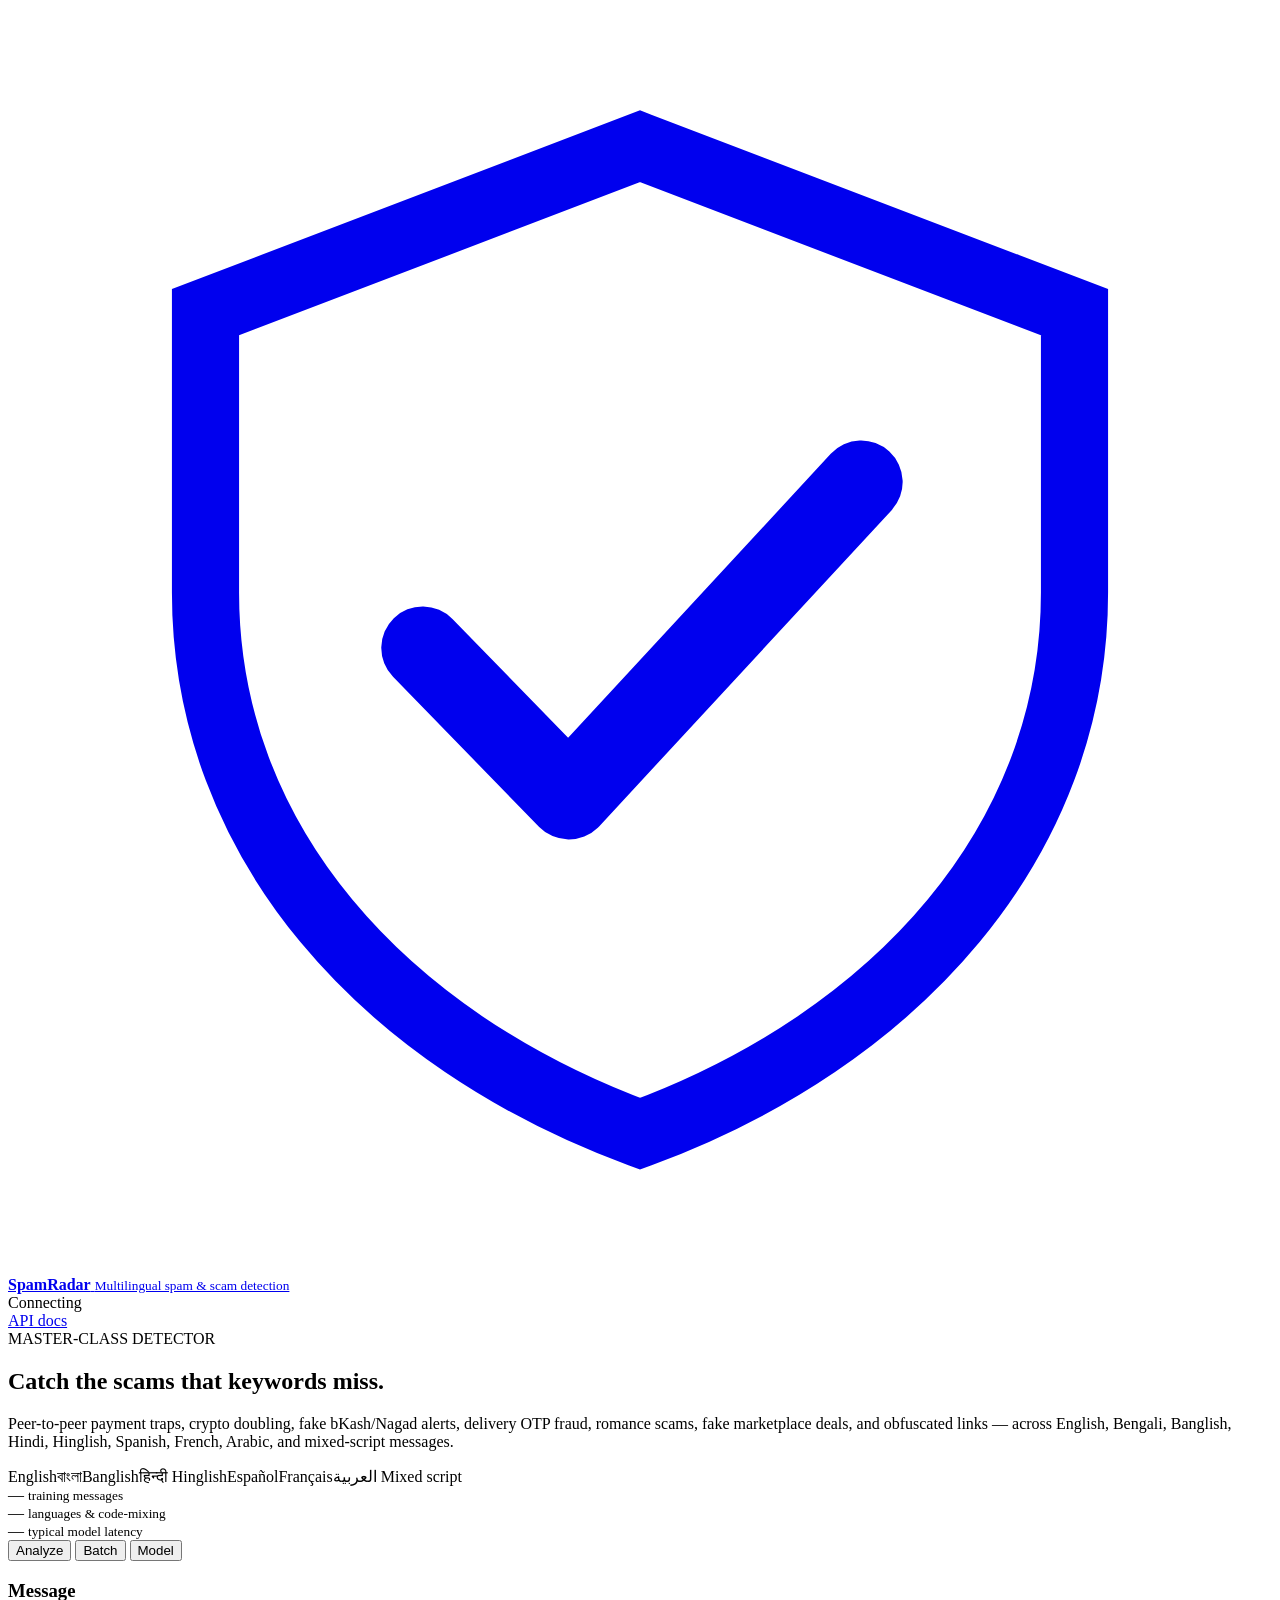
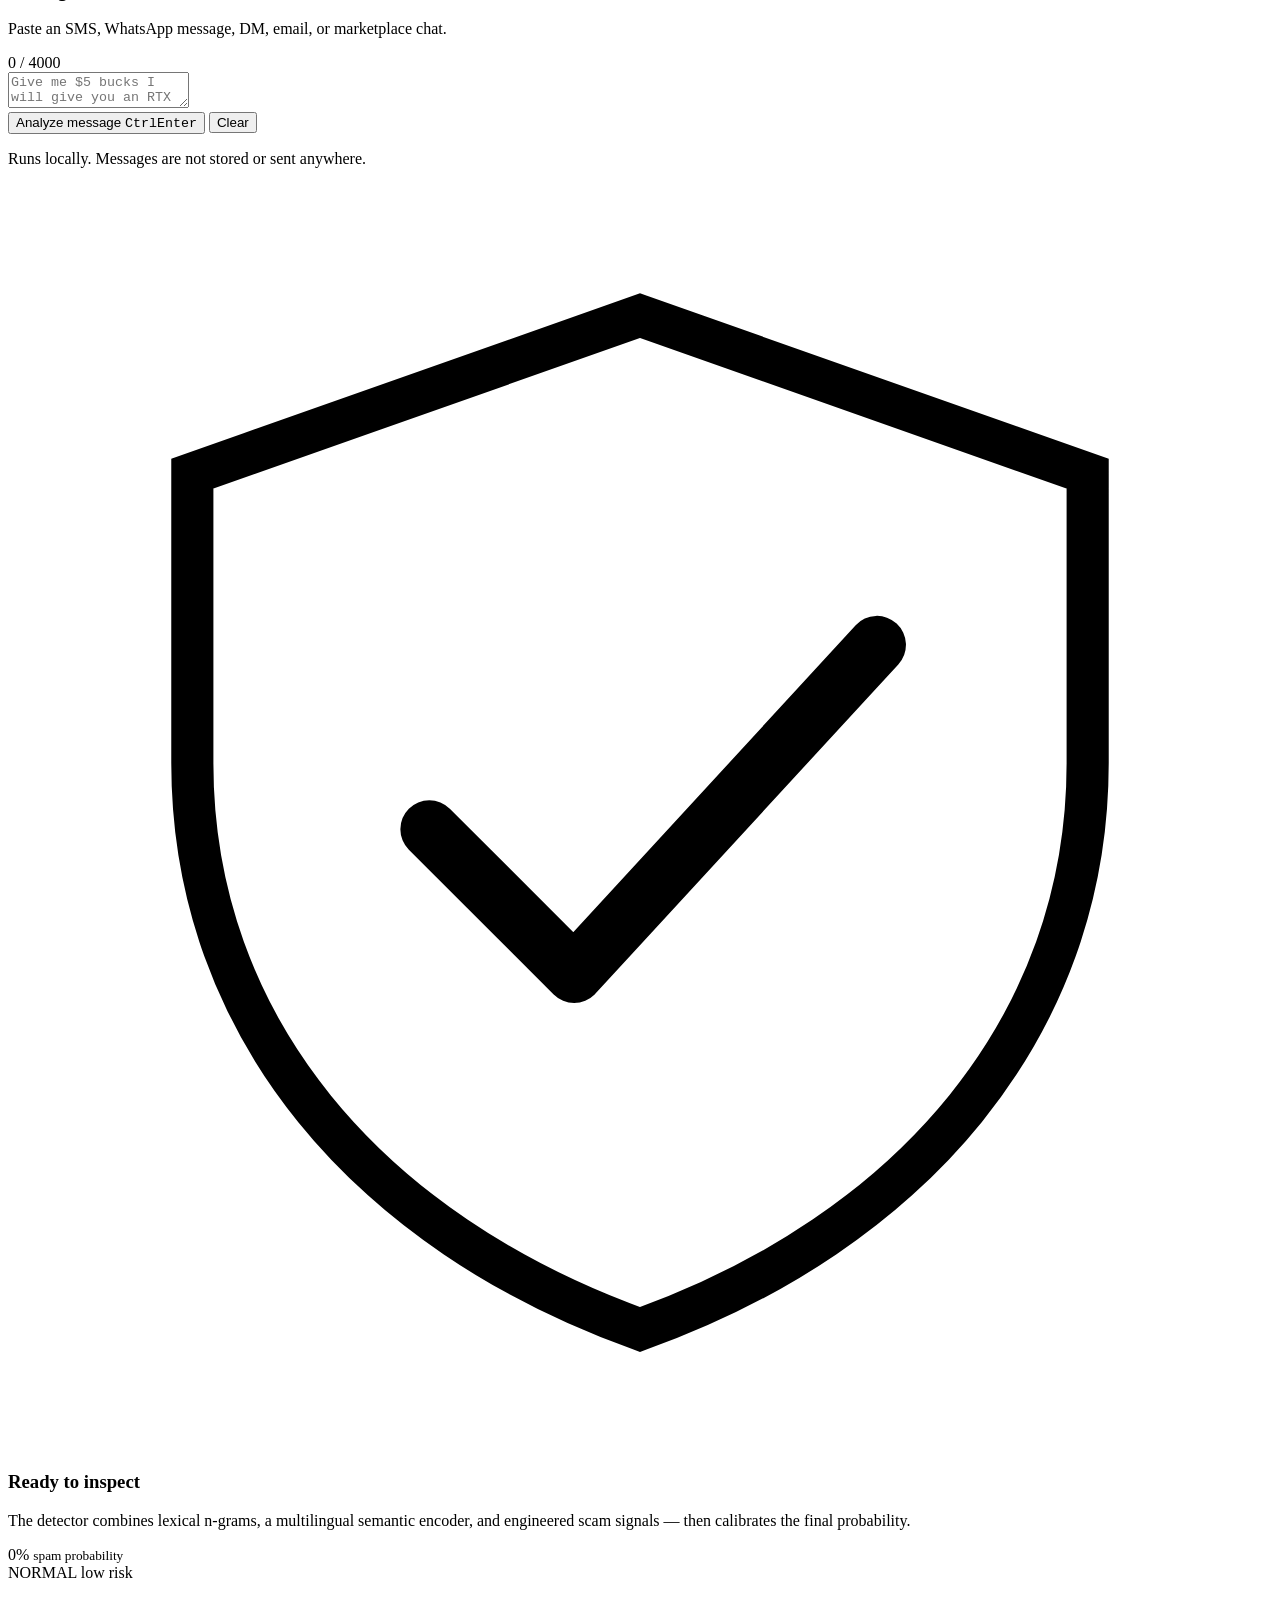
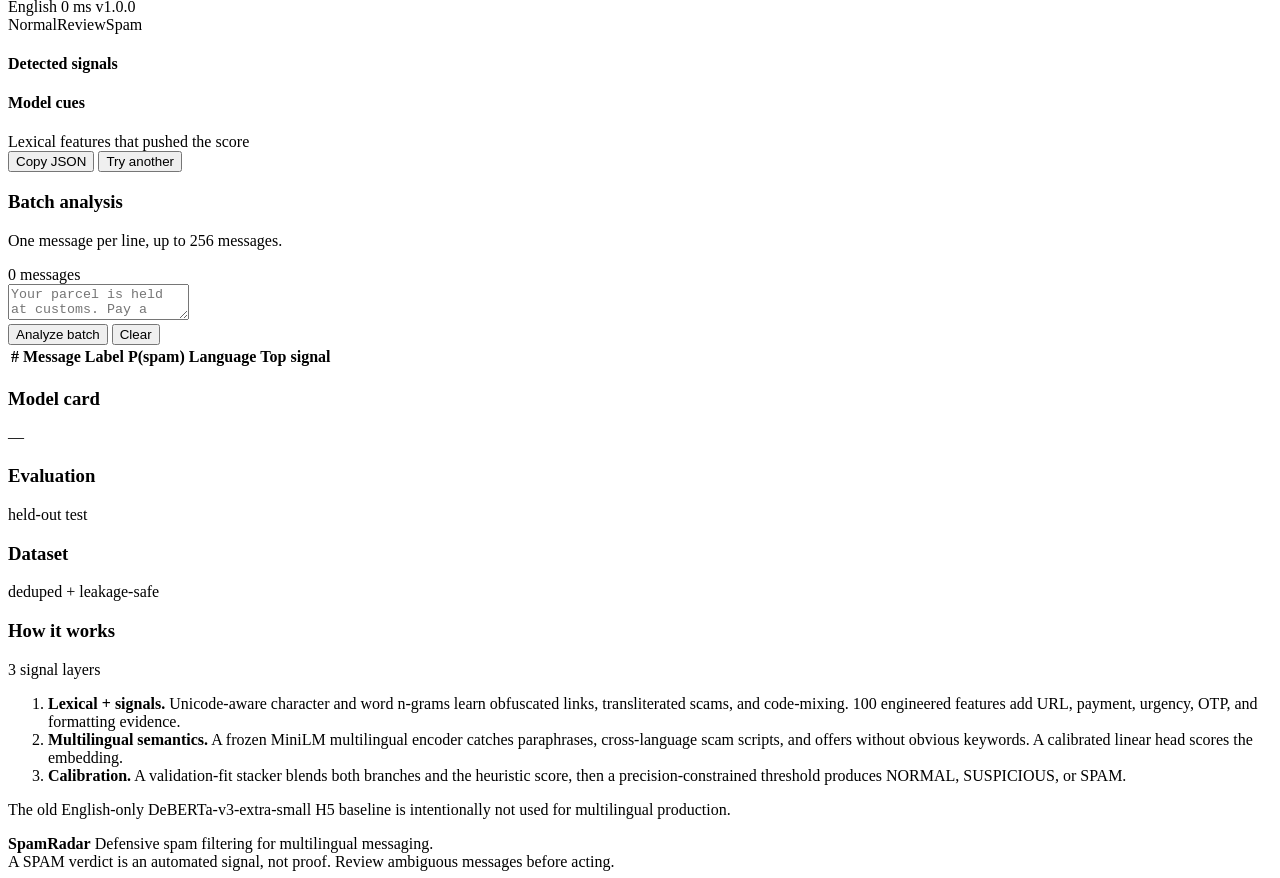
==== web/index.html @ 25cc35a1 "Add SpamRadar multilingual spam detector, paper, and browser demo Includes the hybrid detector sourc" ====
<!DOCTYPE html>
<html lang="en">
<head>
  <meta charset="utf-8">
  <meta name="viewport" content="width=device-width, initial-scale=1">
  <meta name="description" content="Multilingual spam and social-engineering detection with calibrated risk tiers and explanations.">
  <title>SpamRadar — Multilingual Spam & Scam Detection</title>
  <link rel="icon" href="/static/favicon.svg" type="image/svg+xml">
  <link rel="stylesheet" href="/static/styles.css?v=2">
</head>
<body>
  <div class="ambient" aria-hidden="true"></div>
  <header class="topbar">
    <a class="brand" href="/" aria-label="SpamRadar home">
      <span class="logo" aria-hidden="true">
        <svg viewBox="0 0 32 32" fill="none">
          <path d="M16 3.5 27 7.7v7.1c0 6.3-4.5 11.3-11 13.7-6.5-2.4-11-7.4-11-13.7V7.7L16 3.5Z" stroke="currentColor" stroke-width="1.7"/>
          <path d="M10.5 16.2 14.2 20l7.4-8" stroke="currentColor" stroke-width="2.1" stroke-linecap="round" stroke-linejoin="round"/>
        </svg>
      </span>
      <span class="brand-text">
        <strong>SpamRadar</strong>
        <small>Multilingual spam &amp; scam detection</small>
      </span>
    </a>
    <div class="top-actions">
      <div class="status" id="statusPill" title="Model status">
        <span class="status-dot" id="statusDot"></span>
        <span id="statusText">Connecting</span>
      </div>
      <a class="ghost-link" href="/docs" target="_blank" rel="noopener">API docs</a>
    </div>
  </header>

  <main class="shell">
    <section class="hero">
      <div class="hero-copy">
        <span class="eyebrow">MASTER-CLASS DETECTOR</span>
        <h2>Catch the scams that keywords miss.</h2>
        <p>
          Peer-to-peer payment traps, crypto doubling, fake bKash/Nagad alerts,
          delivery OTP fraud, romance scams, fake marketplace deals, and obfuscated
          links — across English, Bengali, Banglish, Hindi, Hinglish, Spanish,
          French, Arabic, and mixed-script messages.
        </p>
        <div class="lang-chips" aria-label="Supported languages">
          <span>English</span><span>বাংলা</span><span>Banglish</span><span>हिन्दी</span>
          <span>Hinglish</span><span>Español</span><span>Français</span><span>العربية</span>
          <span>Mixed script</span>
        </div>
      </div>
      <div class="hero-metrics" id="heroMetrics">
        <div class="metric">
          <span id="metricRows">—</span>
          <small>training messages</small>
        </div>
        <div class="metric">
          <span id="metricLanguages">—</span>
          <small>languages &amp; code-mixing</small>
        </div>
        <div class="metric">
          <span id="metricLatency">—</span>
          <small>typical model latency</small>
        </div>
      </div>
    </section>

    <nav class="tabs" role="tablist" aria-label="Views">
      <button class="tab active" role="tab" aria-selected="true" aria-controls="tab-analyze" data-tab="analyze">Analyze</button>
      <button class="tab" role="tab" aria-selected="false" aria-controls="tab-batch" data-tab="batch">Batch</button>
      <button class="tab" role="tab" aria-selected="false" aria-controls="tab-model" data-tab="model">Model</button>
    </nav>

    <section class="tab-panel active" id="tab-analyze" role="tabpanel">
      <div class="workspace">
        <div class="card input-card">
          <div class="card-head">
            <div>
              <h3>Message</h3>
              <p class="muted">Paste an SMS, WhatsApp message, DM, email, or marketplace chat.</p>
            </div>
            <span class="counter" id="charCount">0 / 4000</span>
          </div>
          <textarea id="messageInput" maxlength="4000" spellcheck="true"
            placeholder="Give me $5 bucks I will give you an RTX 3090..."></textarea>
          <div class="sample-row" id="samples" aria-label="Example messages"></div>
          <div class="actions">
            <button id="analyzeBtn" class="primary" type="button">
              <span class="btn-label">Analyze message</span>
              <span class="keys"><kbd>Ctrl</kbd><kbd>Enter</kbd></span>
            </button>
            <button id="clearBtn" class="ghost" type="button">Clear</button>
          </div>
          <div class="recent" id="recent"></div>
          <p class="privacy">Runs locally. Messages are not stored or sent anywhere.</p>
        </div>

        <div class="card result-card" id="resultCard" data-tier="idle">
          <div id="emptyState" class="empty-state">
            <div class="empty-icon" aria-hidden="true">
              <svg viewBox="0 0 48 48" fill="none">
                <path d="M24 5 41 11v11c0 10-6.7 17.8-17 21.5C13.7 39.8 7 32 7 22V11L24 5Z" stroke="currentColor" stroke-width="1.6"/>
                <path d="M16 24.5 21.5 30 33 17.5" stroke="currentColor" stroke-width="2.2" stroke-linecap="round" stroke-linejoin="round"/>
              </svg>
            </div>
            <h3>Ready to inspect</h3>
            <p>The detector combines lexical n-grams, a multilingual semantic encoder, and engineered scam signals — then calibrates the final probability.</p>
          </div>

          <div id="resultContent" class="result-content hidden" aria-live="polite">
            <div class="result-top">
              <div class="gauge" id="gauge" style="--value:0">
                <div class="gauge-inner">
                  <span id="probValue">0%</span>
                  <small>spam probability</small>
                </div>
              </div>
              <div class="verdict">
                <div class="verdict-row">
                  <span id="verdictLabel" class="verdict-label">NORMAL</span>
                  <span id="riskBadge" class="risk-badge">low risk</span>
                </div>
                <p id="verdictSub" class="verdict-sub"></p>
                <div class="meta-row">
                  <span id="languageBadge" class="badge">English</span>
                  <span id="latencyBadge" class="badge">0 ms</span>
                  <span id="versionBadge" class="badge">v1.0.0</span>
                </div>
              </div>
            </div>

            <div class="prob-track" aria-hidden="true">
              <div id="probFill" class="prob-fill"></div>
              <div id="suspiciousMarker" class="marker suspicious" title="Review threshold"></div>
              <div id="spamMarker" class="marker spam" title="Block threshold"></div>
            </div>
            <div class="track-labels">
              <span>Normal</span><span>Review</span><span>Spam</span>
            </div>

            <div class="score-grid" id="scoreGrid"></div>

            <div class="section-head">
              <h4>Detected signals</h4>
              <span id="signalCount" class="hint"></span>
            </div>
            <div class="signals" id="signals"></div>

            <div class="section-head">
              <h4>Model cues</h4>
              <span class="hint">Lexical features that pushed the score</span>
            </div>
            <div class="cues" id="cues"></div>
            <div id="semanticMatch" class="semantic hidden"></div>
            <div class="explanation" id="explanation"></div>
            <div class="actions">
              <button id="copyBtn" class="ghost" type="button">Copy JSON</button>
              <button id="retryBtn" class="ghost" type="button">Try another</button>
            </div>
          </div>

          <div id="errorState" class="error hidden" role="alert"></div>
        </div>
      </div>
    </section>

    <section class="tab-panel" id="tab-batch" role="tabpanel">
      <div class="card batch-card">
        <div class="card-head">
          <div>
            <h3>Batch analysis</h3>
            <p class="muted">One message per line, up to 256 messages.</p>
          </div>
          <span class="counter" id="batchCount">0 messages</span>
        </div>
        <textarea id="batchInput" spellcheck="false"
          placeholder="Your parcel is held at customs. Pay a $2.99 fee here: bit[.]ly/track&#10;Bro can you send me $5 for lunch? I'll pay you back tomorrow.&#10;আপনি ৫,০০,০০০ টাকা জিতেছেন! পুরস্কার পেতে আপনার বিকাশ নম্বর পাঠান।"></textarea>
        <div class="actions">
          <button id="batchBtn" class="primary" type="button"><span class="btn-label">Analyze batch</span></button>
          <button id="batchClear" class="ghost" type="button">Clear</button>
        </div>
        <div id="batchSummary" class="batch-summary hidden"></div>
        <div class="table-wrap">
          <table id="batchTable">
            <thead>
              <tr><th>#</th><th>Message</th><th>Label</th><th>P(spam)</th><th>Language</th><th>Top signal</th></tr>
            </thead>
            <tbody></tbody>
          </table>
        </div>
      </div>
    </section>

    <section class="tab-panel" id="tab-model" role="tabpanel">
      <div class="model-grid">
        <div class="card">
          <div class="card-head"><h3>Model card</h3><span id="modelBackend" class="badge">—</span></div>
          <div id="modelDetails" class="details"></div>
        </div>
        <div class="card">
          <div class="card-head"><h3>Evaluation</h3><span class="hint">held-out test</span></div>
          <div id="metricGrid" class="metric-grid"></div>
          <p id="evalNote" class="muted"></p>
        </div>
        <div class="card">
          <div class="card-head"><h3>Dataset</h3><span class="hint">deduped + leakage-safe</span></div>
          <div id="datasetBars" class="dataset-bars"></div>
        </div>
        <div class="card">
          <div class="card-head"><h3>How it works</h3><span class="hint">3 signal layers</span></div>
          <ol class="how-list">
            <li><strong>Lexical + signals.</strong> Unicode-aware character and word n-grams learn obfuscated links, transliterated scams, and code-mixing. 100 engineered features add URL, payment, urgency, OTP, and formatting evidence.</li>
            <li><strong>Multilingual semantics.</strong> A frozen MiniLM multilingual encoder catches paraphrases, cross-language scam scripts, and offers without obvious keywords. A calibrated linear head scores the embedding.</li>
            <li><strong>Calibration.</strong> A validation-fit stacker blends both branches and the heuristic score, then a precision-constrained threshold produces NORMAL, SUSPICIOUS, or SPAM.</li>
          </ol>
          <p class="muted">The old English-only DeBERTa-v3-extra-small H5 baseline is intentionally not used for multilingual production.</p>
        </div>
      </div>
    </section>
  </main>

  <footer class="footer">
    <div>
      <strong>SpamRadar</strong>
      <span>Defensive spam filtering for multilingual messaging.</span>
    </div>
    <div class="footer-note">
      A SPAM verdict is an automated signal, not proof. Review ambiguous messages before acting.
    </div>
  </footer>

  <script src="/static/app.js?v=2"></script>
</body>
</html>
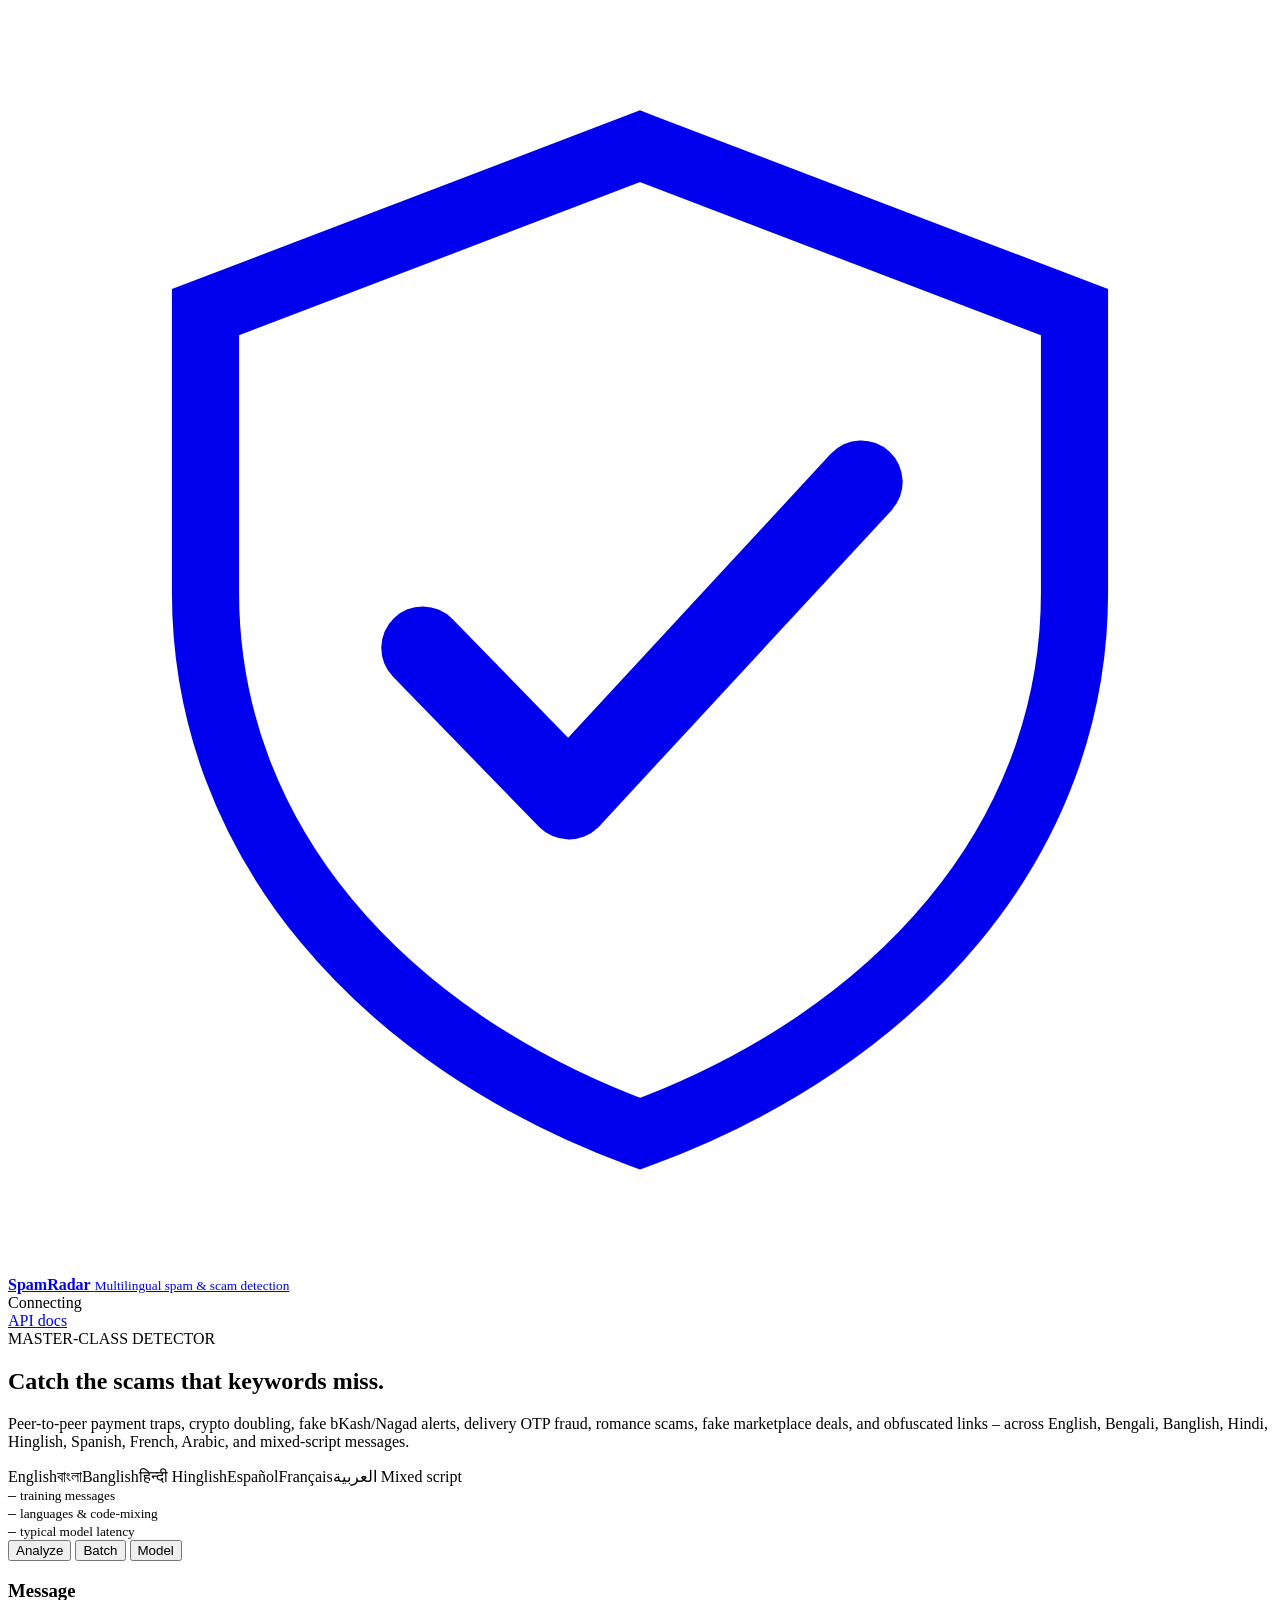
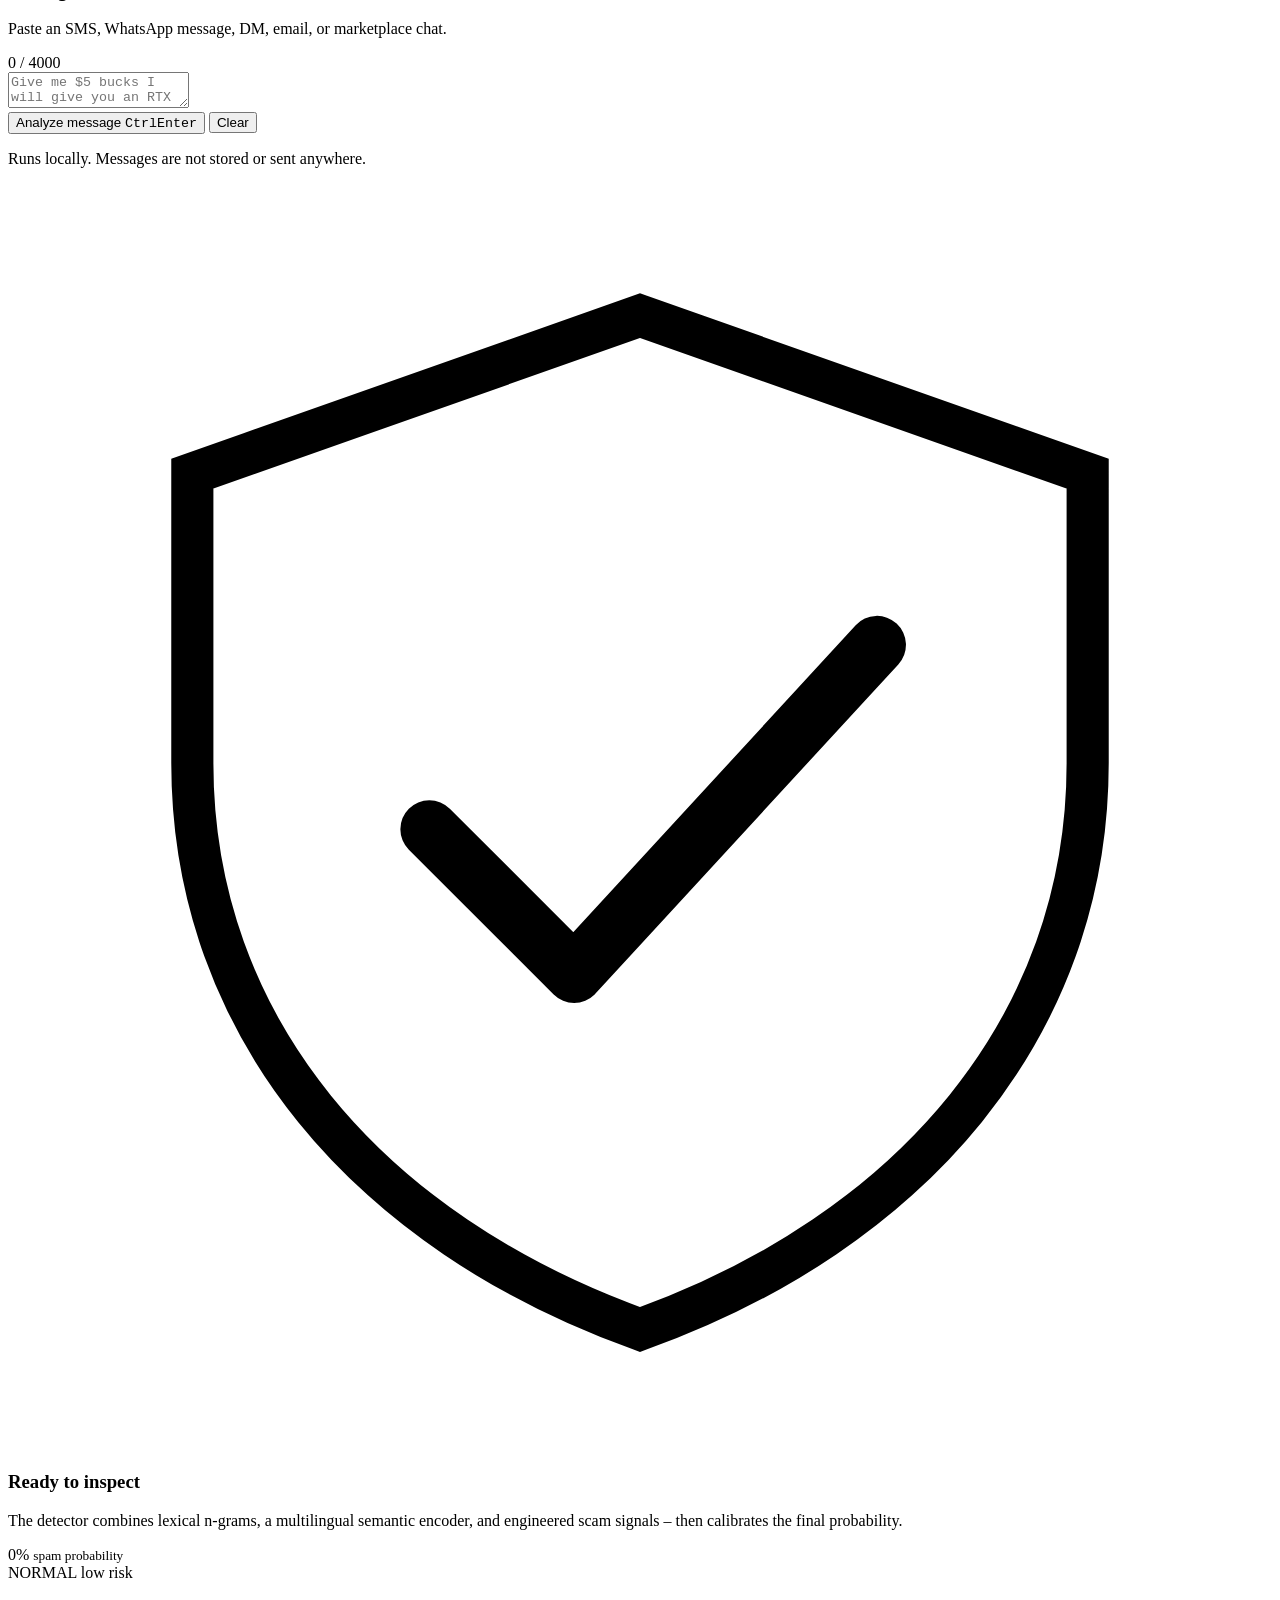
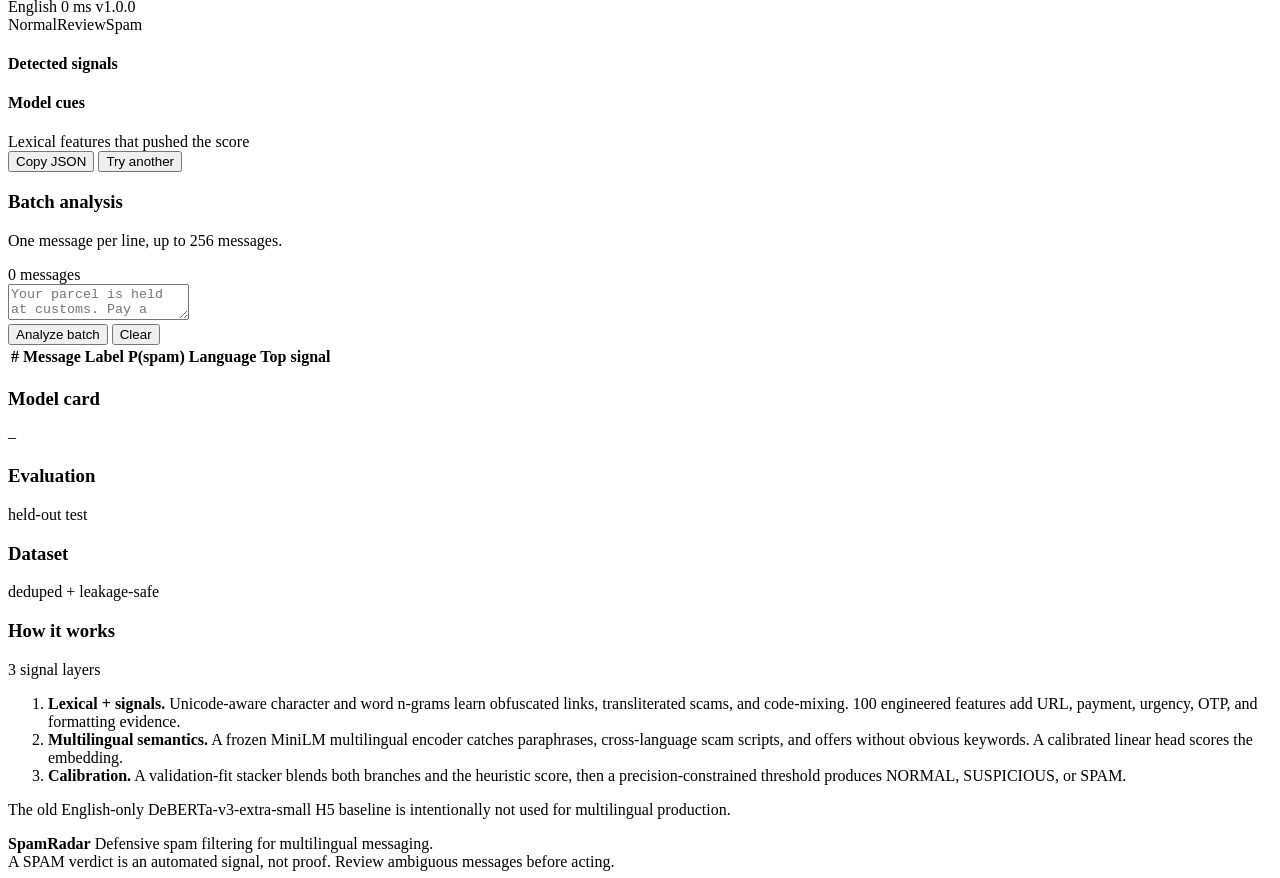
==== commit 9fefa87c: "Fix citation metadata and UI dash style Remove the null license field from CITATION.cff and use en d" ====
--- a/web/index.html
+++ b/web/index.html
@@ -4,7 +4,7 @@
   <meta charset="utf-8">
   <meta name="viewport" content="width=device-width, initial-scale=1">
   <meta name="description" content="Multilingual spam and social-engineering detection with calibrated risk tiers and explanations.">
-  <title>SpamRadar — Multilingual Spam & Scam Detection</title>
+  <title>SpamRadar – Multilingual Spam & Scam Detection</title>
   <link rel="icon" href="/static/favicon.svg" type="image/svg+xml">
   <link rel="stylesheet" href="/static/styles.css?v=2">
 </head>
@@ -40,7 +40,7 @@
         <p>
           Peer-to-peer payment traps, crypto doubling, fake bKash/Nagad alerts,
           delivery OTP fraud, romance scams, fake marketplace deals, and obfuscated
-          links — across English, Bengali, Banglish, Hindi, Hinglish, Spanish,
+          links – across English, Bengali, Banglish, Hindi, Hinglish, Spanish,
           French, Arabic, and mixed-script messages.
         </p>
         <div class="lang-chips" aria-label="Supported languages">
@@ -51,15 +51,15 @@
       </div>
       <div class="hero-metrics" id="heroMetrics">
         <div class="metric">
-          <span id="metricRows">—</span>
+          <span id="metricRows">–</span>
           <small>training messages</small>
         </div>
         <div class="metric">
-          <span id="metricLanguages">—</span>
+          <span id="metricLanguages">–</span>
           <small>languages &amp; code-mixing</small>
         </div>
         <div class="metric">
-          <span id="metricLatency">—</span>
+          <span id="metricLatency">–</span>
           <small>typical model latency</small>
         </div>
       </div>
@@ -104,7 +104,7 @@
               </svg>
             </div>
             <h3>Ready to inspect</h3>
-            <p>The detector combines lexical n-grams, a multilingual semantic encoder, and engineered scam signals — then calibrates the final probability.</p>
+            <p>The detector combines lexical n-grams, a multilingual semantic encoder, and engineered scam signals – then calibrates the final probability.</p>
           </div>
 
           <div id="resultContent" class="result-content hidden" aria-live="polite">
@@ -194,7 +194,7 @@
     <section class="tab-panel" id="tab-model" role="tabpanel">
       <div class="model-grid">
         <div class="card">
-          <div class="card-head"><h3>Model card</h3><span id="modelBackend" class="badge">—</span></div>
+          <div class="card-head"><h3>Model card</h3><span id="modelBackend" class="badge">–</span></div>
           <div id="modelDetails" class="details"></div>
         </div>
         <div class="card">
